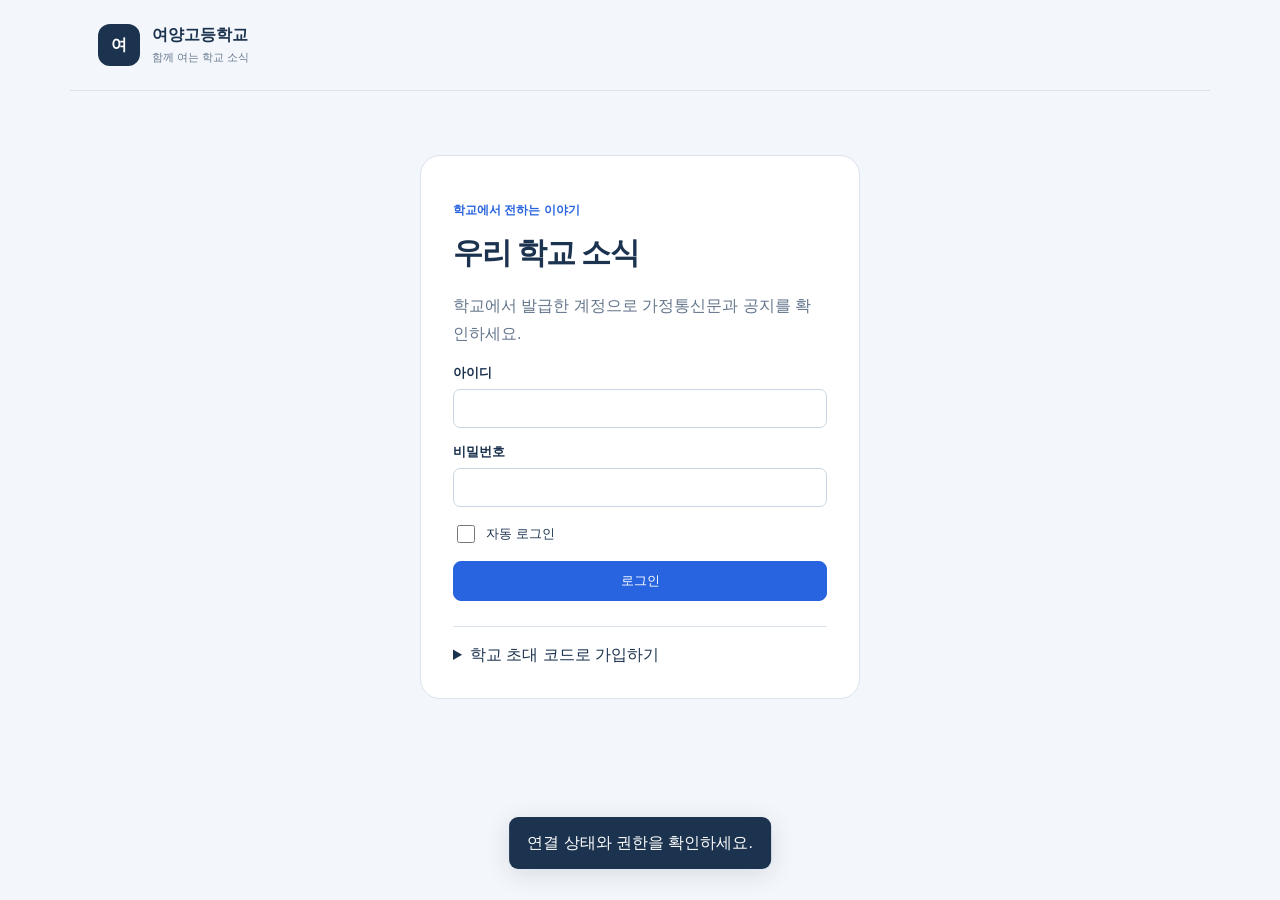
==== src/SchoolMessenger.AnnouncementServer/wwwroot/index.html @ 7b2f02ce "Add isolated family announcement service, school bridge and native mobile app" ====
<!doctype html>
<html lang="ko"><head><meta charset="utf-8"><meta name="viewport" content="width=device-width,initial-scale=1"><title>여양고 · 학교 소식</title><link rel="stylesheet" href="portal.css"><script src="portal.js" defer></script></head>
<body><header><a class="brand" href="/"><b class="mark">여</b><span>여양고등학교<small>함께 여는 학교 소식</small></span></a><button id="logout" hidden>로그아웃</button></header><main>
<section id="login"><p class="eyebrow">학교에서 전하는 이야기</p><h1>우리 학교 소식</h1><p>학교에서 발급한 계정으로 가정통신문과 공지를 확인하세요.</p><form id="login-form"><label>아이디<input name="username" autocomplete="username" required maxlength="32"></label><label>비밀번호<input name="password" type="password" autocomplete="current-password" required maxlength="128"></label><label class="check"><input name="rememberLogin" type="checkbox">자동 로그인</label><button class="primary">로그인</button></form><details><summary>학교 초대 코드로 가입하기</summary><form id="register-form"><label>초대 코드<input name="code" required autocomplete="off"></label><label>새 아이디<input name="username" required minlength="3" maxlength="32" autocomplete="username"></label><label>새 비밀번호<input name="password" type="password" required minlength="12" maxlength="128" autocomplete="new-password"></label><p>이름·역할·자녀 연결은 학교에서 확인합니다.</p><button>계정 등록</button></form></details></section>
<section id="workspace" hidden><div class="heading"><div><p class="eyebrow" id="identity"></p><h1 id="title">학교 소식</h1></div><button id="refresh">새로고침</button></div><div id="admin" hidden><nav><button data-panel="people">계정·초대</button><button data-panel="classes">학급</button><button data-panel="families">보호자 연결</button><button data-panel="status">연결 상태</button></nav><div id="admin-content"></div></div><section id="news" hidden><div class="filters"><label>자녀<select id="child"><option value="">전체 자녀</option></select></label><label class="check"><input type="checkbox" id="unread">미확인만</label></div><div class="columns"><div id="list"></div><article id="detail"><p>공지를 선택하세요.</p></article></div><button id="more" hidden>다음 목록</button></section></section>
</main><p id="feedback" role="status" aria-live="polite"></p><dialog id="confirm"><form method="dialog"><h2>변경 내용을 확인하세요</h2><p id="confirm-text"></p><div class="actions"><button value="cancel">취소</button><button value="ok" class="primary">변경하기</button></div></form></dialog></body></html>
---- src/SchoolMessenger.AnnouncementServer/wwwroot/portal.css ----
:root{font-family:"맑은 고딕",-apple-system,BlinkMacSystemFont,sans-serif;color:#1c334f;background:#f3f6fa;--blue:#2864df;--line:#dbe3ed}*{box-sizing:border-box}body{margin:0}header{display:flex;align-items:center;justify-content:space-between;max-width:1140px;margin:auto;padding:24px 28px;border-bottom:1px solid var(--line)}.brand{display:flex;align-items:center;gap:12px;text-decoration:none;color:inherit;font-weight:700}.mark{display:grid;place-items:center;background:#1c334f;color:white;width:42px;height:42px;border-radius:12px}small{display:block;font-size:11px;font-weight:400;color:#687a90;margin-top:4px}main{max-width:1100px;margin:36px auto;padding:0 22px}h1{font-size:30px;letter-spacing:-1.4px;margin:8px 0 18px}h2{font-size:21px;margin:0 0 18px}p{color:#64768c;line-height:1.75}.eyebrow{color:var(--blue);font-size:12px;font-weight:700}#login{max-width:440px;margin:64px auto;background:white;padding:32px;border:1px solid var(--line);border-radius:20px}form{display:grid;gap:15px}label{display:grid;gap:7px;font-size:13px;font-weight:600}input,select,textarea{font:inherit;color:inherit;border:1px solid #cad5e3;padding:11px;border-radius:7px;max-width:100%;background:white}button{font:inherit;font-size:13px;color:#1c334f;background:white;border:1px solid var(--line);border-radius:8px;padding:10px 16px;cursor:pointer}.primary{background:var(--blue);border-color:var(--blue);color:white}button:disabled{opacity:.55;cursor:wait}button:focus-visible,input:focus-visible,select:focus-visible,summary:focus-visible{outline:3px solid #85adff;outline-offset:3px}.check{display:flex;align-items:center;font-weight:400;gap:8px}.check input{width:18px;height:18px}details{margin-top:25px;border-top:1px solid var(--line);padding-top:18px}summary{cursor:pointer}details form{margin-top:18px}.heading,.actions,.filters,nav{display:flex;align-items:center;justify-content:space-between;gap:12px;flex-wrap:wrap}nav{justify-content:flex-start;border-bottom:1px solid var(--line);padding-bottom:16px;margin-bottom:24px}.filters{justify-content:flex-start;margin-bottom:22px}.columns{display:grid;grid-template-columns:320px 1fr;gap:24px}.row{display:block;width:100%;text-align:left;padding:17px 18px;margin-bottom:10px;border-left:4px solid #2864df}.row.read{border-left-color:#c4cfdf}.row b{display:block;margin-bottom:7px}article,.panel{background:white;border:1px solid var(--line);border-radius:14px;padding:24px;overflow-wrap:anywhere}.body{white-space:pre-wrap;color:#1c334f}article a{display:block;margin:15px 0;color:var(--blue)}.panel{margin:16px 0}.panel form{max-width:600px}.grid{display:grid;grid-template-columns:repeat(auto-fit,minmax(220px,1fr));gap:16px}.person{padding:16px;border-bottom:1px solid var(--line)}.code{font-family:monospace;font-size:17px;color:#1c334f;overflow-wrap:anywhere}#feedback{position:fixed;bottom:15px;left:50%;transform:translateX(-50%);max-width:90%;background:#1c334f;color:white;border-radius:9px;padding:12px 18px;box-shadow:0 5px 25px #1c334f20;z-index:5}#feedback:empty{display:none}dialog{border:1px solid var(--line);border-radius:16px;padding:26px;max-width:480px}dialog::backdrop{background:#1c334f70}[hidden]{display:none!important}@media(max-width:720px){header{padding:18px}main{margin:24px auto;padding:0 16px}h1{font-size:26px}#login{margin:30px auto;padding:25px}.columns{grid-template-columns:1fr;gap:12px}article{padding:20px}.row{padding:15px}#list{max-height:420px;overflow:auto}}@media(prefers-reduced-motion:no-preference){button{transition:background .15s}}
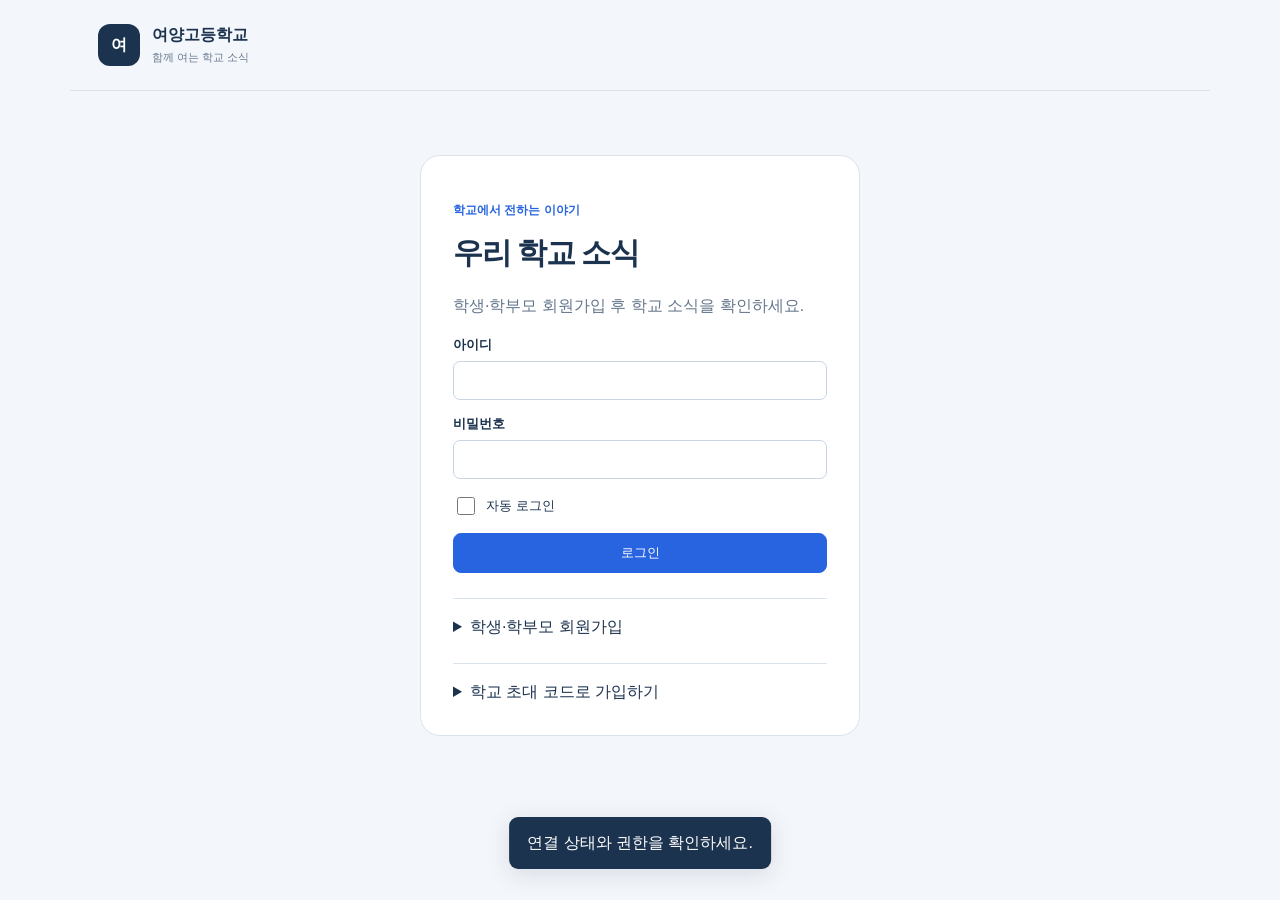
==== commit 2a25128a: "Add individual enrollment and parent linking with student codes" ====
--- a/src/SchoolMessenger.AnnouncementServer/wwwroot/index.html
+++ b/src/SchoolMessenger.AnnouncementServer/wwwroot/index.html
@@ -1,6 +1,8 @@
 <!doctype html>
-<html lang="ko"><head><meta charset="utf-8"><meta name="viewport" content="width=device-width,initial-scale=1"><title>여양고 · 학교 소식</title><link rel="stylesheet" href="portal.css"><script src="portal.js" defer></script></head>
-<body><header><a class="brand" href="/"><b class="mark">여</b><span>여양고등학교<small>함께 여는 학교 소식</small></span></a><button id="logout" hidden>로그아웃</button></header><main>
-<section id="login"><p class="eyebrow">학교에서 전하는 이야기</p><h1>우리 학교 소식</h1><p>학교에서 발급한 계정으로 가정통신문과 공지를 확인하세요.</p><form id="login-form"><label>아이디<input name="username" autocomplete="username" required maxlength="32"></label><label>비밀번호<input name="password" type="password" autocomplete="current-password" required maxlength="128"></label><label class="check"><input name="rememberLogin" type="checkbox">자동 로그인</label><button class="primary">로그인</button></form><details><summary>학교 초대 코드로 가입하기</summary><form id="register-form"><label>초대 코드<input name="code" required autocomplete="off"></label><label>새 아이디<input name="username" required minlength="3" maxlength="32" autocomplete="username"></label><label>새 비밀번호<input name="password" type="password" required minlength="12" maxlength="128" autocomplete="new-password"></label><p>이름·역할·자녀 연결은 학교에서 확인합니다.</p><button>계정 등록</button></form></details></section>
-<section id="workspace" hidden><div class="heading"><div><p class="eyebrow" id="identity"></p><h1 id="title">학교 소식</h1></div><button id="refresh">새로고침</button></div><div id="admin" hidden><nav><button data-panel="people">계정·초대</button><button data-panel="classes">학급</button><button data-panel="families">보호자 연결</button><button data-panel="status">연결 상태</button></nav><div id="admin-content"></div></div><section id="news" hidden><div class="filters"><label>자녀<select id="child"><option value="">전체 자녀</option></select></label><label class="check"><input type="checkbox" id="unread">미확인만</label></div><div class="columns"><div id="list"></div><article id="detail"><p>공지를 선택하세요.</p></article></div><button id="more" hidden>다음 목록</button></section></section>
+<html lang="ko"><head><meta charset="utf-8"><meta name="viewport" content="width=device-width,initial-scale=1"><title>여양고 · 학교 소식</title><link rel="stylesheet" href="portal.css"><script src="/update-notice.js" defer></script><script src="/timetable.js" defer></script><link rel="stylesheet" href="/timetable.css"><script src="portal.js" defer></script><link rel="stylesheet" href="/update-notice.css"></head>
+<body><header><a class="brand" href="/"><b class="mark">여</b><span>여양고등학교<small>함께 여는 학교 소식</small></span></a><button id="updates" hidden>업데이트 내역</button><button id="logout" hidden>로그아웃</button></header><main>
+<section id="login"><p class="eyebrow">학교에서 전하는 이야기</p><h1>우리 학교 소식</h1><p>학생·학부모 회원가입 후 학교 소식을 확인하세요.</p><form id="login-form"><label>아이디<input name="username" autocomplete="username" required maxlength="32"></label><label>비밀번호<input name="password" type="password" autocomplete="current-password" required maxlength="128"></label><label class="check"><input name="rememberLogin" type="checkbox">자동 로그인</label><button class="primary">로그인</button></form>
+<details id="signup"><summary>학생·학부모 회원가입</summary><form id="signup-form"><label>회원 구분<select name="role"><option value="parent">학부모</option><option value="student">학생</option></select></label><label>이름<input name="name" autocomplete="name" required maxlength="50"></label><label>새 아이디<input name="username" required minlength="3" maxlength="32" autocomplete="username"></label><label>새 비밀번호<input name="password" type="password" required minlength="12" maxlength="128" autocomplete="new-password"></label><div id="student-fields" hidden><label>학급<select name="classId"></select></label><label>출석 번호<input name="studentNumber" type="number" min="1" max="99"></label></div><p id="signup-help">학부모는 임시회원으로 가입합니다. 로그인 후 설정에서 자녀 고유번호를 입력하세요.</p><button>회원가입 신청</button></form></details>
+<details><summary>학교 초대 코드로 가입하기</summary><form id="register-form"><label>초대 코드<input name="code" required autocomplete="off"></label><label>새 아이디<input name="username" required minlength="3" maxlength="32" autocomplete="username"></label><label>새 비밀번호<input name="password" type="password" required minlength="12" maxlength="128" autocomplete="new-password"></label><p>학교에서 미리 등록한 계정이나 교직원 초대에 사용합니다.</p><button>계정 등록</button></form></details></section>
+<section id="workspace" hidden><div class="heading"><div><p class="eyebrow" id="identity"></p><h1 id="title">학교 소식</h1></div><button id="refresh">새로고침</button><button id="settings" hidden>설정 · 자녀 연결</button><button id="timetable">시간표</button></div><section id="settings-content" hidden class="panel"></section><div id="admin" hidden><nav><button data-panel="people">계정·가입 승인</button><button data-panel="classes">학급</button><button data-panel="families">보호자 연결</button><button data-panel="status">연결 상태</button></nav><div id="admin-content"></div></div><section id="news" hidden><div class="filters"><label>자녀<select id="child"><option value="">전체 자녀</option></select></label><label class="check"><input type="checkbox" id="unread">미확인만</label></div><div class="columns"><div id="list"></div><article id="detail"><p>공지를 선택하세요.</p></article></div><button id="more" hidden>다음 목록</button></section></section>
 </main><p id="feedback" role="status" aria-live="polite"></p><dialog id="confirm"><form method="dialog"><h2>변경 내용을 확인하세요</h2><p id="confirm-text"></p><div class="actions"><button value="cancel">취소</button><button value="ok" class="primary">변경하기</button></div></form></dialog></body></html>
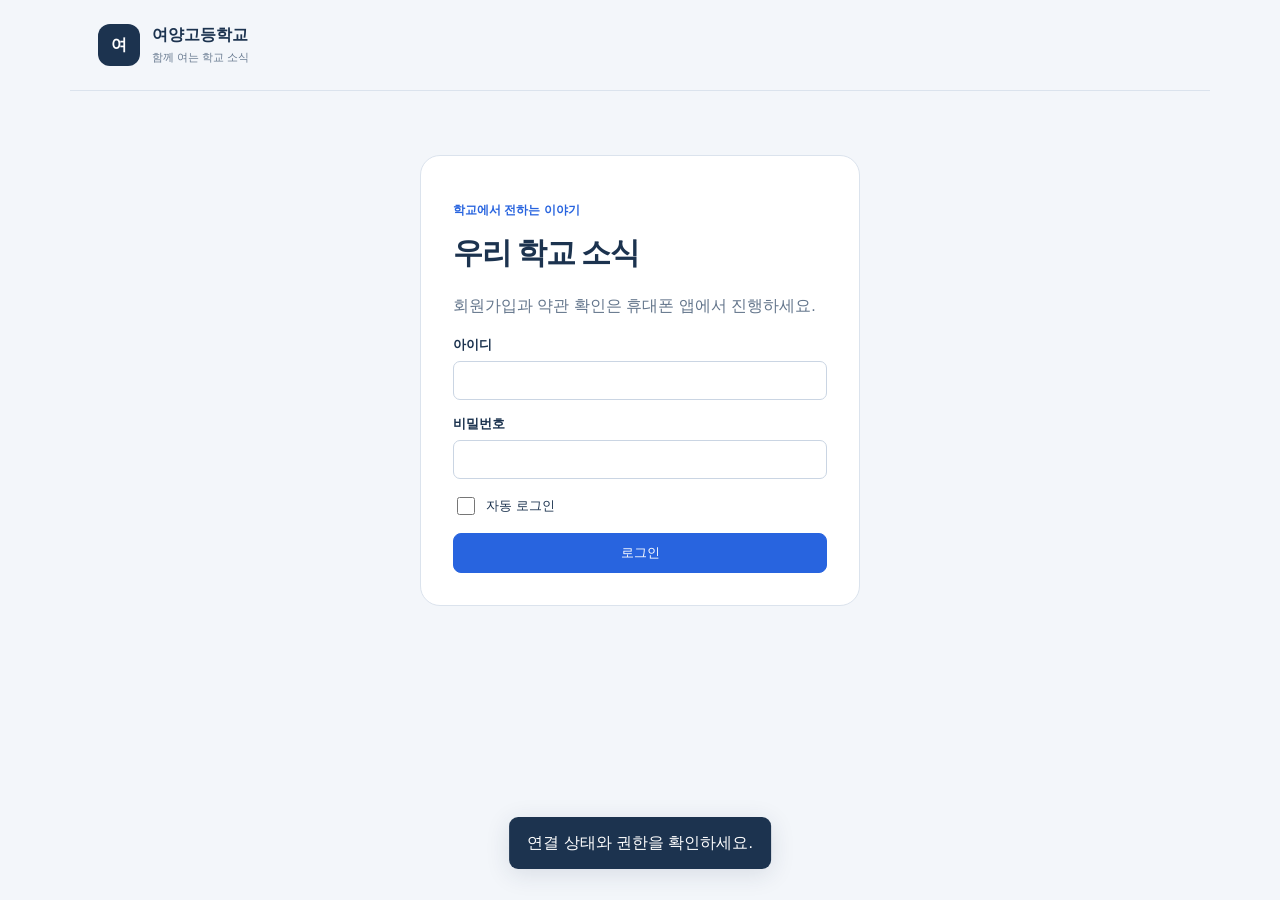
==== commit d17833b8: "Add native signup agreements with versioned evidence and production draft guard" ====
--- a/src/SchoolMessenger.AnnouncementServer/wwwroot/index.html
+++ b/src/SchoolMessenger.AnnouncementServer/wwwroot/index.html
@@ -1,8 +1,8 @@
 <!doctype html>
 <html lang="ko"><head><meta charset="utf-8"><meta name="viewport" content="width=device-width,initial-scale=1"><title>여양고 · 학교 소식</title><link rel="stylesheet" href="portal.css"><script src="/update-notice.js" defer></script><script src="/timetable.js" defer></script><link rel="stylesheet" href="/timetable.css"><script src="portal.js" defer></script><link rel="stylesheet" href="/update-notice.css"></head>
 <body><header><a class="brand" href="/"><b class="mark">여</b><span>여양고등학교<small>함께 여는 학교 소식</small></span></a><button id="updates" hidden>업데이트 내역</button><button id="logout" hidden>로그아웃</button></header><main>
-<section id="login"><p class="eyebrow">학교에서 전하는 이야기</p><h1>우리 학교 소식</h1><p>학생·학부모 회원가입 후 학교 소식을 확인하세요.</p><form id="login-form"><label>아이디<input name="username" autocomplete="username" required maxlength="32"></label><label>비밀번호<input name="password" type="password" autocomplete="current-password" required maxlength="128"></label><label class="check"><input name="rememberLogin" type="checkbox">자동 로그인</label><button class="primary">로그인</button></form>
-<details id="signup"><summary>학생·학부모 회원가입</summary><form id="signup-form"><label>회원 구분<select name="role"><option value="parent">학부모</option><option value="student">학생</option></select></label><label>이름<input name="name" autocomplete="name" required maxlength="50"></label><label>새 아이디<input name="username" required minlength="3" maxlength="32" autocomplete="username"></label><label>새 비밀번호<input name="password" type="password" required minlength="12" maxlength="128" autocomplete="new-password"></label><div id="student-fields" hidden><label>학급<select name="classId"></select></label><label>출석 번호<input name="studentNumber" type="number" min="1" max="99"></label></div><p id="signup-help">학부모는 임시회원으로 가입합니다. 로그인 후 설정에서 자녀 고유번호를 입력하세요.</p><button>회원가입 신청</button></form></details>
-<details><summary>학교 초대 코드로 가입하기</summary><form id="register-form"><label>초대 코드<input name="code" required autocomplete="off"></label><label>새 아이디<input name="username" required minlength="3" maxlength="32" autocomplete="username"></label><label>새 비밀번호<input name="password" type="password" required minlength="12" maxlength="128" autocomplete="new-password"></label><p>학교에서 미리 등록한 계정이나 교직원 초대에 사용합니다.</p><button>계정 등록</button></form></details></section>
+<section id="login"><p class="eyebrow">학교에서 전하는 이야기</p><h1>우리 학교 소식</h1><p>회원가입과 약관 확인은 휴대폰 앱에서 진행하세요.</p><form id="login-form"><label>아이디<input name="username" autocomplete="username" required maxlength="32"></label><label>비밀번호<input name="password" type="password" autocomplete="current-password" required maxlength="128"></label><label class="check"><input name="rememberLogin" type="checkbox">자동 로그인</label><button class="primary">로그인</button></form>
+<details id="signup" hidden><summary>학생·학부모 회원가입</summary><form id="signup-form"><label>회원 구분<select name="role"><option value="parent">학부모</option><option value="student">학생</option></select></label><label>이름<input name="name" autocomplete="name" required maxlength="50"></label><label>새 아이디<input name="username" required minlength="3" maxlength="32" autocomplete="username"></label><label>새 비밀번호<input name="password" type="password" required minlength="12" maxlength="128" autocomplete="new-password"></label><div id="student-fields" hidden><label>학급<select name="classId"></select></label><label>출석 번호<input name="studentNumber" type="number" min="1" max="99"></label></div><p id="signup-help">학부모는 임시회원으로 가입합니다. 로그인 후 설정에서 자녀 고유번호를 입력하세요.</p><button>회원가입 신청</button></form></details>
+<details hidden><summary>학교 초대 코드로 가입하기</summary><form id="register-form"><label>초대 코드<input name="code" required autocomplete="off"></label><label>새 아이디<input name="username" required minlength="3" maxlength="32" autocomplete="username"></label><label>새 비밀번호<input name="password" type="password" required minlength="12" maxlength="128" autocomplete="new-password"></label><p>학교에서 미리 등록한 계정이나 교직원 초대에 사용합니다.</p><button>계정 등록</button></form></details></section>
 <section id="workspace" hidden><div class="heading"><div><p class="eyebrow" id="identity"></p><h1 id="title">학교 소식</h1></div><button id="refresh">새로고침</button><button id="settings" hidden>설정 · 자녀 연결</button><button id="timetable">시간표</button></div><section id="settings-content" hidden class="panel"></section><div id="admin" hidden><nav><button data-panel="people">계정·가입 승인</button><button data-panel="classes">학급</button><button data-panel="families">보호자 연결</button><button data-panel="status">연결 상태</button></nav><div id="admin-content"></div></div><section id="news" hidden><div class="filters"><label>자녀<select id="child"><option value="">전체 자녀</option></select></label><label class="check"><input type="checkbox" id="unread">미확인만</label></div><div class="columns"><div id="list"></div><article id="detail"><p>공지를 선택하세요.</p></article></div><button id="more" hidden>다음 목록</button></section></section>
 </main><p id="feedback" role="status" aria-live="polite"></p><dialog id="confirm"><form method="dialog"><h2>변경 내용을 확인하세요</h2><p id="confirm-text"></p><div class="actions"><button value="cancel">취소</button><button value="ok" class="primary">변경하기</button></div></form></dialog></body></html>
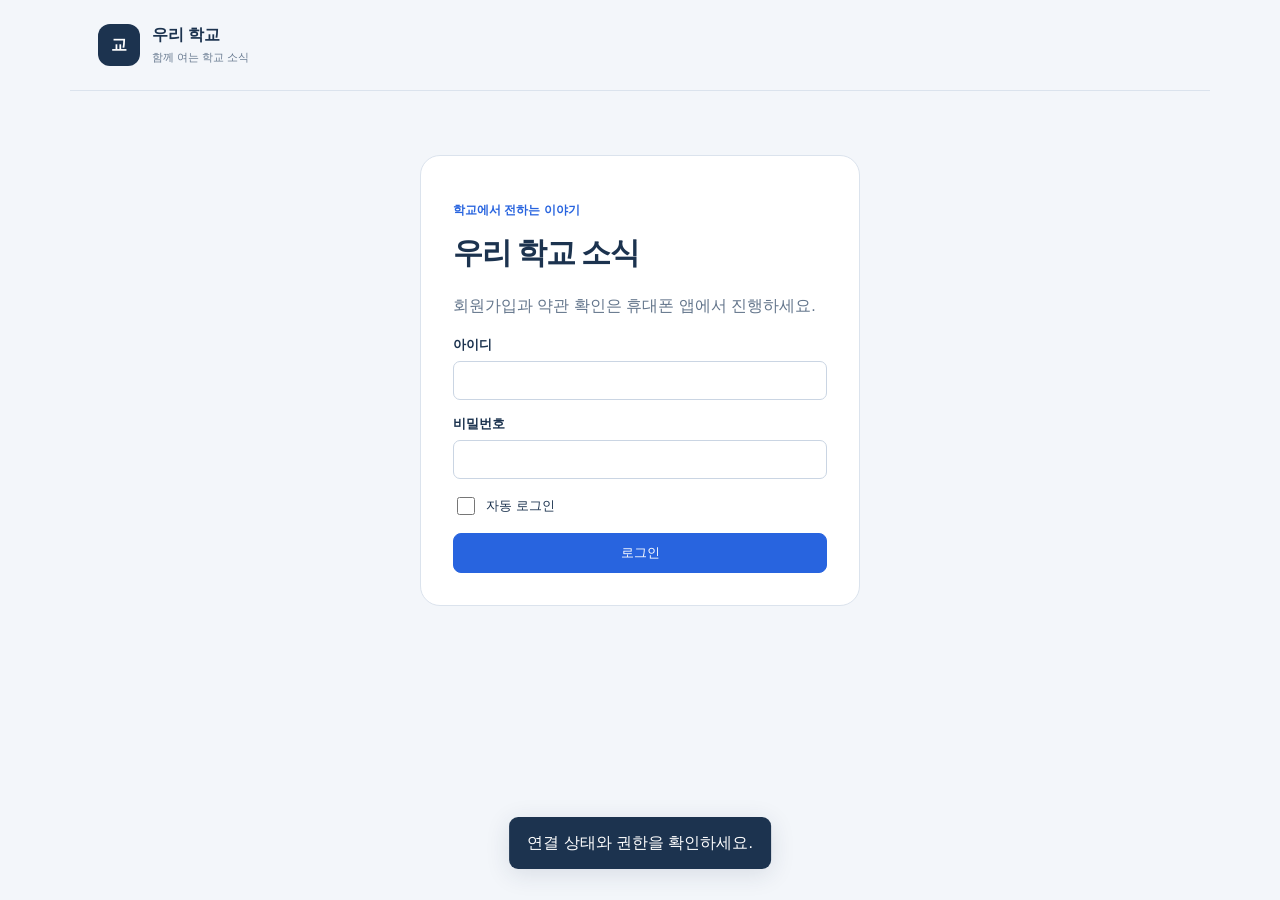
==== commit 42c74986: "Rebrand as 교무톡 with school messenger icons and self-hosting guidance" ====
--- a/src/SchoolMessenger.AnnouncementServer/wwwroot/index.html
+++ b/src/SchoolMessenger.AnnouncementServer/wwwroot/index.html
@@ -1,6 +1,6 @@
 <!doctype html>
-<html lang="ko"><head><meta charset="utf-8"><meta name="viewport" content="width=device-width,initial-scale=1"><title>여양고 · 학교 소식</title><link rel="stylesheet" href="portal.css"><script src="/update-notice.js" defer></script><script src="/timetable.js" defer></script><link rel="stylesheet" href="/timetable.css"><script src="portal.js" defer></script><link rel="stylesheet" href="/update-notice.css"></head>
-<body><header><a class="brand" href="/"><b class="mark">여</b><span>여양고등학교<small>함께 여는 학교 소식</small></span></a><button id="updates" hidden>업데이트 내역</button><button id="logout" hidden>로그아웃</button></header><main>
+<html lang="ko"><head><meta charset="utf-8"><meta name="viewport" content="width=device-width,initial-scale=1"><title>교무톡 · 학교 소식</title><link rel="stylesheet" href="portal.css"><script src="/update-notice.js" defer></script><script src="/timetable.js" defer></script><link rel="stylesheet" href="/timetable.css"><script src="portal.js" defer></script><link rel="stylesheet" href="/update-notice.css"></head>
+<body><header><a class="brand" href="/"><b class="mark">교</b><span>우리 학교<small>함께 여는 학교 소식</small></span></a><button id="updates" hidden>업데이트 내역</button><button id="logout" hidden>로그아웃</button></header><main>
 <section id="login"><p class="eyebrow">학교에서 전하는 이야기</p><h1>우리 학교 소식</h1><p>회원가입과 약관 확인은 휴대폰 앱에서 진행하세요.</p><form id="login-form"><label>아이디<input name="username" autocomplete="username" required maxlength="32"></label><label>비밀번호<input name="password" type="password" autocomplete="current-password" required maxlength="128"></label><label class="check"><input name="rememberLogin" type="checkbox">자동 로그인</label><button class="primary">로그인</button></form>
 <details id="signup" hidden><summary>학생·학부모 회원가입</summary><form id="signup-form"><label>회원 구분<select name="role"><option value="parent">학부모</option><option value="student">학생</option></select></label><label>이름<input name="name" autocomplete="name" required maxlength="50"></label><label>새 아이디<input name="username" required minlength="3" maxlength="32" autocomplete="username"></label><label>새 비밀번호<input name="password" type="password" required minlength="12" maxlength="128" autocomplete="new-password"></label><div id="student-fields" hidden><label>학급<select name="classId"></select></label><label>출석 번호<input name="studentNumber" type="number" min="1" max="99"></label></div><p id="signup-help">학부모는 임시회원으로 가입합니다. 로그인 후 설정에서 자녀 고유번호를 입력하세요.</p><button>회원가입 신청</button></form></details>
 <details hidden><summary>학교 초대 코드로 가입하기</summary><form id="register-form"><label>초대 코드<input name="code" required autocomplete="off"></label><label>새 아이디<input name="username" required minlength="3" maxlength="32" autocomplete="username"></label><label>새 비밀번호<input name="password" type="password" required minlength="12" maxlength="128" autocomplete="new-password"></label><p>학교에서 미리 등록한 계정이나 교직원 초대에 사용합니다.</p><button>계정 등록</button></form></details></section>
